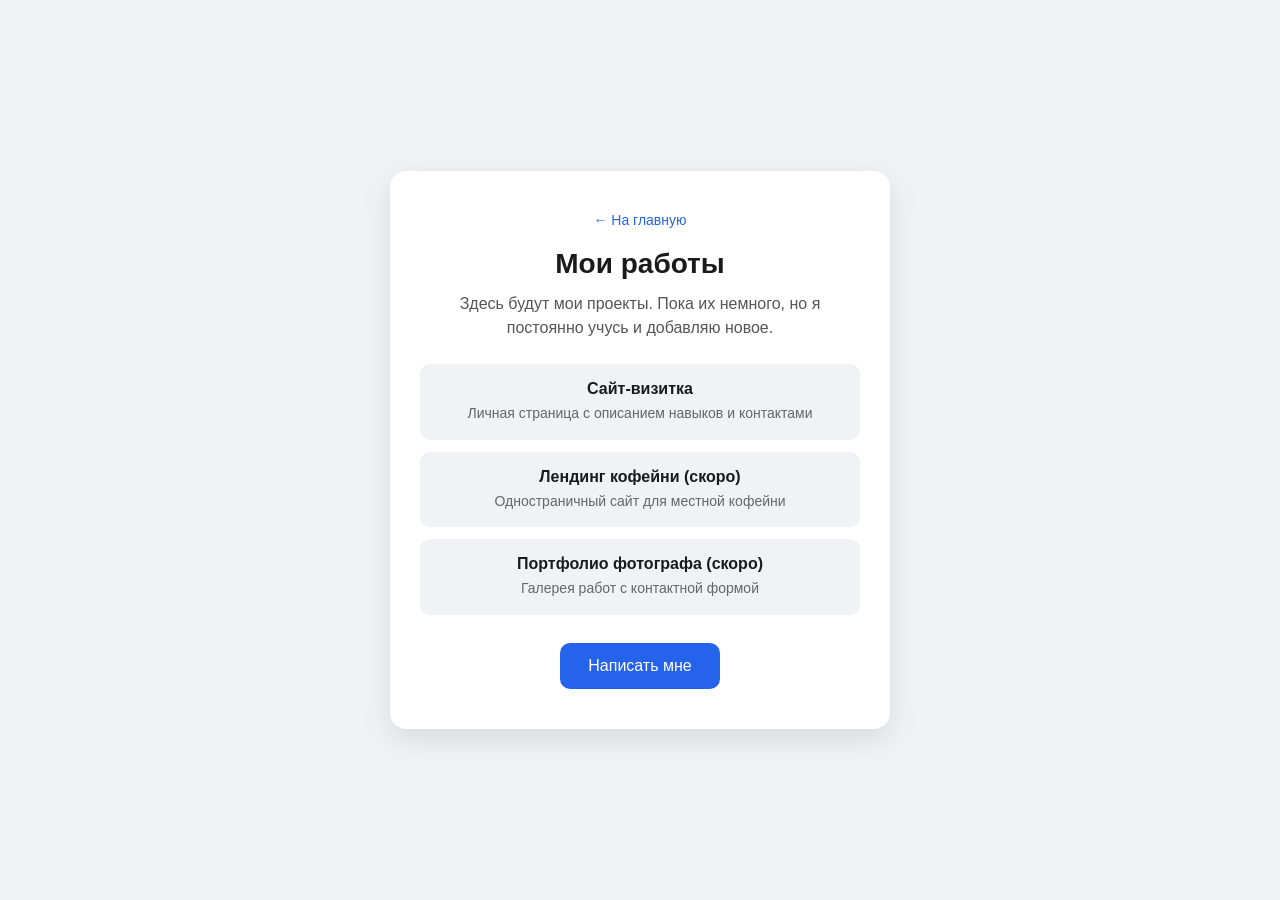
==== projects.html @ ebbec4e3 "Rename project.html to projects.html" ====
<!DOCTYPE html>
<html lang="ru">
<head>
  <meta charset="UTF-8">
  <meta name="viewport" content="width=device-width, initial-scale=1.0">
  <title>Мои работы — Рустам</title>
  <link rel="stylesheet" href="style.css">
</head>
<body>
  <div class="card">
    <a href="index.html" class="back">← На главную</a>

    <h1>Мои работы</h1>
    <p>Здесь будут мои проекты. Пока их немного, но я постоянно учусь и добавляю новое.</p>

    <div class="projects">
      <a href="https://cyber-no-signal.github.io/Cyber-No-Signal/" class="project" target="_blank">
        <h3>Сайт-визитка</h3>
        <p>Личная страница с описанием навыков и контактами</p>
      </a>

      <a href="#" class="project">
        <h3>Лендинг кофейни (скоро)</h3>
        <p>Одностраничный сайт для местной кофейни</p>
      </a>

      <a href="#" class="project">
        <h3>Портфолио фотографа (скоро)</h3>
        <p>Галерея работ с контактной формой</p>
      </a>
    </div>

    <a href="https://t.me/slowedsamurai" class="btn">Написать мне</a>
  </div>
</body>
</html>
---- style.css ----
* {
  margin: 0;
  padding: 0;
  box-sizing: border-box;
}

body {
  font-family: Arial, sans-serif;
  background: #f0f2f5;
  display: flex;
  justify-content: center;
  align-items: center;
  min-height: 100vh;
  padding: 20px;
}

.card {
  background: #ffffff;
  max-width: 500px;
  width: 100%;
  padding: 40px 30px;
  border-radius: 16px;
  box-shadow: 0 10px 30px rgba(0,0,0,0.1);
  text-align: center;
}

h1 {
  font-size: 28px;
  color: #1a1a1a;
  margin-bottom: 12px;
}

p {
  font-size: 16px;
  color: #555;
  margin-bottom: 24px;
  line-height: 1.5;
}

h2 {
  font-size: 20px;
  color: #1a1a1a;
  margin-bottom: 12px;
}

ul {
  list-style: none;
  margin-bottom: 28px;
}

li {
  background: #f0f2f5;
  padding: 8px 12px;
  border-radius: 8px;
  margin-bottom: 8px;
  font-size: 15px;
  color: #333;
}

.btn {
  display: inline-block;
  background: #2563eb;
  color: #ffffff;
  text-decoration: none;
  padding: 14px 28px;
  border-radius: 10px;
  font-size: 16px;
  transition: background 0.2s;
}

.btn:hover {
  background: #1d4ed8;
}

.back {
  display: inline-block;
  color: #2563eb;
  text-decoration: none;
  font-size: 14px;
  margin-bottom: 20px;
}

.back:hover {
  text-decoration: underline;
}

.projects {
  display: flex;
  flex-direction: column;
  gap: 12px;
  margin: 20px 0 28px;
}

.project {
  display: block;
  background: #f0f2f5;
  padding: 16px 20px;
  border-radius: 10px;
  text-decoration: none;
  color: #1a1a1a;
  transition: background 0.2s, transform 0.2s;
}

.project:hover {
  background: #e4e7eb;
  transform: translateY(-2px);
}

.project h3 {
  font-size: 16px;
  margin-bottom: 6px;
  color: #1a1a1a;
}

.project p {
  font-size: 14px;
  color: #666;
  margin: 0;
  line-height: 1.4;
}
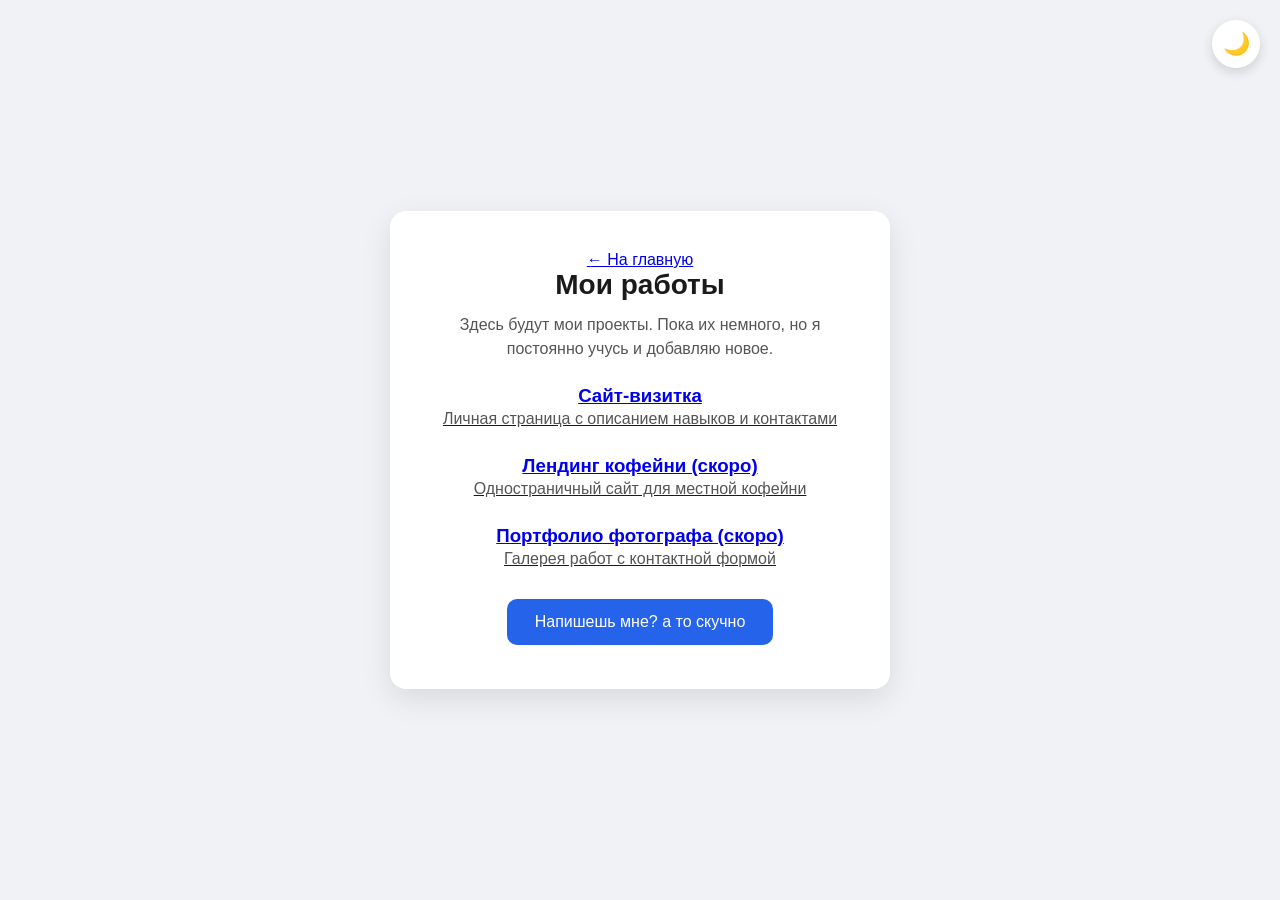
==== commit 36d3e422: "Update projects.html" ====
--- a/projects.html
+++ b/projects.html
@@ -1,12 +1,14 @@
 <!DOCTYPE html>
-<html lang="ru">
+<html lang="ru" data-theme="light">
 <head>
   <meta charset="UTF-8">
   <meta name="viewport" content="width=device-width, initial-scale=1.0">
-  <title>Мои работы — Рустам</title>
+  <title>Моя личная визита - Lavanda</title>
   <link rel="stylesheet" href="style.css">
 </head>
 <body>
+  <button id="theme-toggle" class="theme-btn" aria-label="Переключить тему">🌙</button>
+
   <div class="card">
     <a href="index.html" class="back">← На главную</a>
 
@@ -30,7 +32,9 @@
       </a>
     </div>
 
-    <a href="https://t.me/slowedsamurai" class="btn">Написать мне</a>
+    <a href="https://t.me/slowedsamurai" class="btn">Напишешь мне? а то скучно</a>
   </div>
+
+  <script src="script.js"></script>
 </body>
 </html>
--- a/style.css
+++ b/style.css
@@ -1,3 +1,25 @@
+:root {
+  --bg: #f0f2f5;
+  --card: #ffffff;
+  --text: #1a1a1a;
+  --text-light: #555555;
+  --accent: #2563eb;
+  --accent-hover: #1d4ed8;
+  --muted: #f0f2f5;
+  --border: #e4e7eb;
+}
+
+:root[data-theme="dark"] {
+  --bg: #121212;
+  --card: #1e1e1e;
+  --text: #f0f0f0;
+  --text-light: #b0b0b0;
+  --accent: #3b82f6;
+  --accent-hover: #60a5fa;
+  --muted: #2a2a2a;
+  --border: #333333;
+}
+
 * {
   margin: 0;
   padding: 0;
@@ -6,40 +28,43 @@
 
 body {
   font-family: Arial, sans-serif;
-  background: #f0f2f5;
+  background: var(--bg);
+  color: var(--text);
   display: flex;
   justify-content: center;
   align-items: center;
   min-height: 100vh;
   padding: 20px;
+  transition: background 0.3s, color 0.3s;
 }
 
 .card {
-  background: #ffffff;
+  background: var(--card);
   max-width: 500px;
   width: 100%;
   padding: 40px 30px;
   border-radius: 16px;
   box-shadow: 0 10px 30px rgba(0,0,0,0.1);
   text-align: center;
+  transition: background 0.3s;
 }
 
 h1 {
   font-size: 28px;
-  color: #1a1a1a;
+  color: var(--text);
   margin-bottom: 12px;
 }
 
 p {
   font-size: 16px;
-  color: #555;
+  color: var(--text-light);
   margin-bottom: 24px;
   line-height: 1.5;
 }
 
 h2 {
   font-size: 20px;
-  color: #1a1a1a;
+  color: var(--text);
   margin-bottom: 12px;
 }
 
@@ -49,72 +74,58 @@
 }
 
 li {
-  background: #f0f2f5;
+  background: var(--muted);
   padding: 8px 12px;
   border-radius: 8px;
   margin-bottom: 8px;
   font-size: 15px;
-  color: #333;
+  color: var(--text);
+  transition: background 0.3s;
 }
 
 .btn {
   display: inline-block;
-  background: #2563eb;
+  background: var(--accent);
   color: #ffffff;
   text-decoration: none;
   padding: 14px 28px;
   border-radius: 10px;
   font-size: 16px;
   transition: background 0.2s;
+  margin: 4px;
 }
 
 .btn:hover {
-  background: #1d4ed8;
+  background: var(--accent-hover);
 }
 
-.back {
-  display: inline-block;
-  color: #2563eb;
-  text-decoration: none;
-  font-size: 14px;
-  margin-bottom: 20px;
+.btn-outline {
+  background: transparent;
+  color: var(--accent);
+  border: 2px solid var(--accent);
 }
 
-.back:hover {
-  text-decoration: underline;
+.btn-outline:hover {
+  background: var(--accent);
+  color: #ffffff;
 }
 
-.projects {
-  display: flex;
-  flex-direction: column;
-  gap: 12px;
-  margin: 20px 0 28px;
+.theme-btn {
+  position: fixed;
+  top: 20px;
+  right: 20px;
+  width: 48px;
+  height: 48px;
+  border-radius: 50%;
+  border: none;
+  background: var(--card);
+  color: var(--text);
+  font-size: 22px;
+  cursor: pointer;
+  box-shadow: 0 4px 12px rgba(0,0,0,0.15);
+  transition: background 0.3s, transform 0.2s;
 }
 
-.project {
-  display: block;
-  background: #f0f2f5;
-  padding: 16px 20px;
-  border-radius: 10px;
-  text-decoration: none;
-  color: #1a1a1a;
-  transition: background 0.2s, transform 0.2s;
+.theme-btn:hover {
+  transform: scale(1.1);
 }
-
-.project:hover {
-  background: #e4e7eb;
-  transform: translateY(-2px);
-}
-
-.project h3 {
-  font-size: 16px;
-  margin-bottom: 6px;
-  color: #1a1a1a;
-}
-
-.project p {
-  font-size: 14px;
-  color: #666;
-  margin: 0;
-  line-height: 1.4;
-}
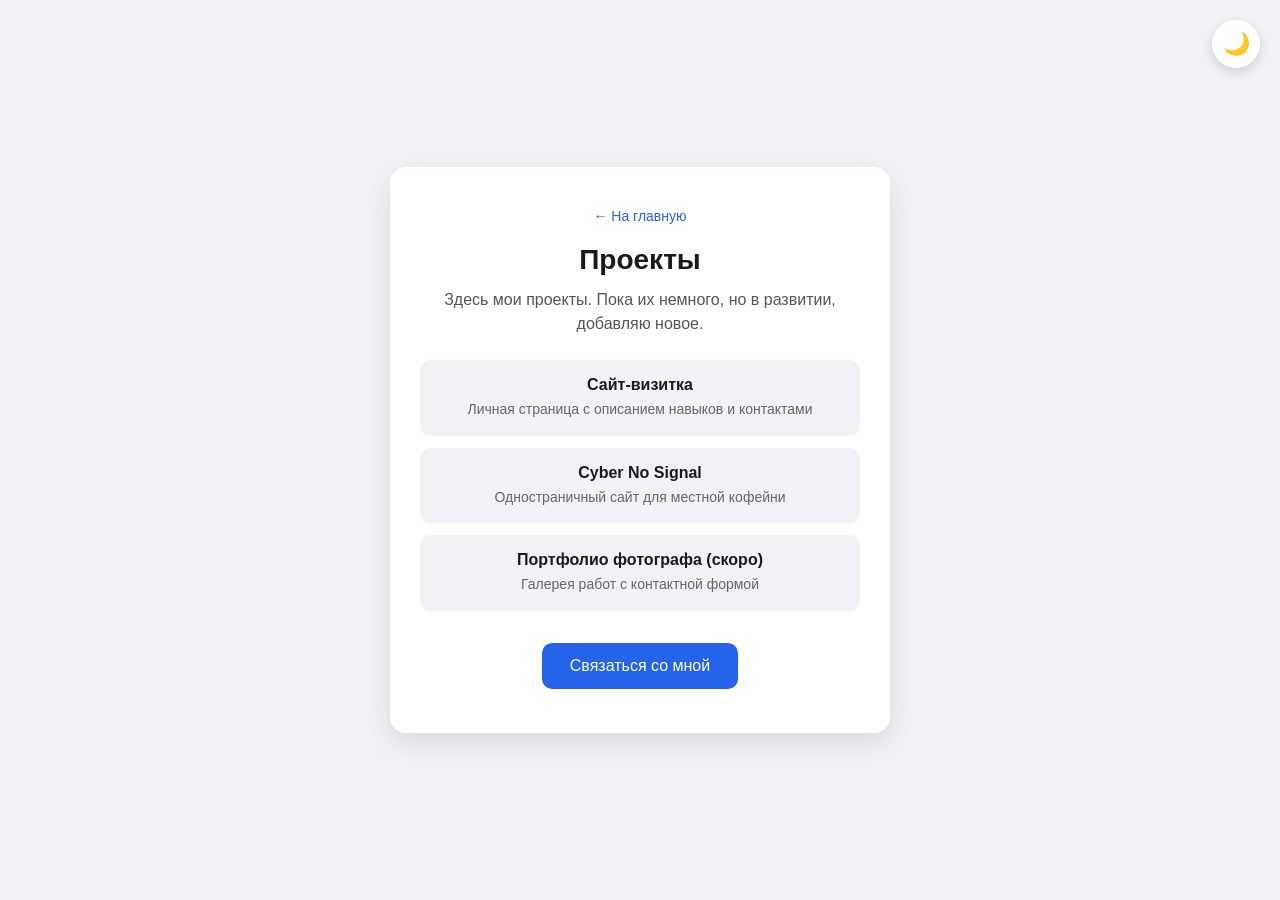
==== commit d0b908fe: "Update projects.html" ====
--- a/projects.html
+++ b/projects.html
@@ -3,7 +3,7 @@
 <head>
   <meta charset="UTF-8">
   <meta name="viewport" content="width=device-width, initial-scale=1.0">
-  <title>Моя личная визита - Lavanda</title>
+  <title>Cyber No Signal Visit</title>
   <link rel="stylesheet" href="style.css">
 </head>
 <body>
@@ -12,8 +12,8 @@
   <div class="card">
     <a href="index.html" class="back">← На главную</a>
 
-    <h1>Мои работы</h1>
-    <p>Здесь будут мои проекты. Пока их немного, но я постоянно учусь и добавляю новое.</p>
+    <h1>Проекты</h1>
+    <p>Здесь мои проекты. Пока их немного, но в развитии, добавляю новое.</p>
 
     <div class="projects">
       <a href="https://cyber-no-signal.github.io/Cyber-No-Signal/" class="project" target="_blank">
@@ -22,7 +22,7 @@
       </a>
 
       <a href="#" class="project">
-        <h3>Лендинг кофейни (скоро)</h3>
+        <h3>Cyber No Signal</h3>
         <p>Одностраничный сайт для местной кофейни</p>
       </a>
 
@@ -32,7 +32,7 @@
       </a>
     </div>
 
-    <a href="https://t.me/slowedsamurai" class="btn">Напишешь мне? а то скучно</a>
+    <a href="https://t.me/slowedsamurai" class="btn">Связаться со мной</a>
   </div>
 
   <script src="script.js"></script>
--- a/style.css
+++ b/style.css
@@ -129,3 +129,87 @@
 .theme-btn:hover {
   transform: scale(1.1);
 }
+
+.back {
+  display: inline-block;
+  color: #2563eb;
+  text-decoration: none;
+  font-size: 14px;
+  margin-bottom: 20px;
+}
+
+.back:hover {
+  text-decoration: underline;
+}
+
+/* Сетка для карточек */
+.projects {
+  display: flex;
+  flex-direction: column;
+  gap: 12px;
+  margin: 20px 0 28px;
+}
+
+/* Одна карточка проекта */
+.project {
+  display: block;
+  background: #f0f2f5;
+  padding: 16px 20px;
+  border-radius: 10px;
+  text-decoration: none;
+  color: #1a1a1a;
+  transition: background 0.2s, transform 0.2s;
+}
+
+.project:hover {
+  background: #e4e7eb;
+  transform: translateY(-2px);
+}
+
+.project h3 {
+  font-size: 16px;
+  margin-bottom: 6px;
+  color: #1a1a1a;
+}
+
+.project p {
+  font-size: 14px;
+  color: #666;
+  margin: 0;
+  line-height: 1.4;
+}
+
+.video-wrapper {
+  position: relative;
+  margin: 20px 0;
+}
+
+.promo {
+  width: 100%;
+  border-radius: 12px;
+  display: block;
+  background: #000;
+  margin: 0;
+}
+
+.unmute-btn {
+  position: absolute;
+  bottom: 16px;
+  right: 16px;
+  background: rgba(0, 0, 0, 0.7);
+  color: #fff;
+  border: none;
+  padding: 10px 16px;
+  border-radius: 8px;
+  font-size: 14px;
+  cursor: pointer;
+  transition: background 0.2s;
+}
+
+.unmute-btn:hover {
+  background: rgba(0, 0, 0, 0.9);
+}
+
+.unmute-btn.hidden {
+  display: none;
+}
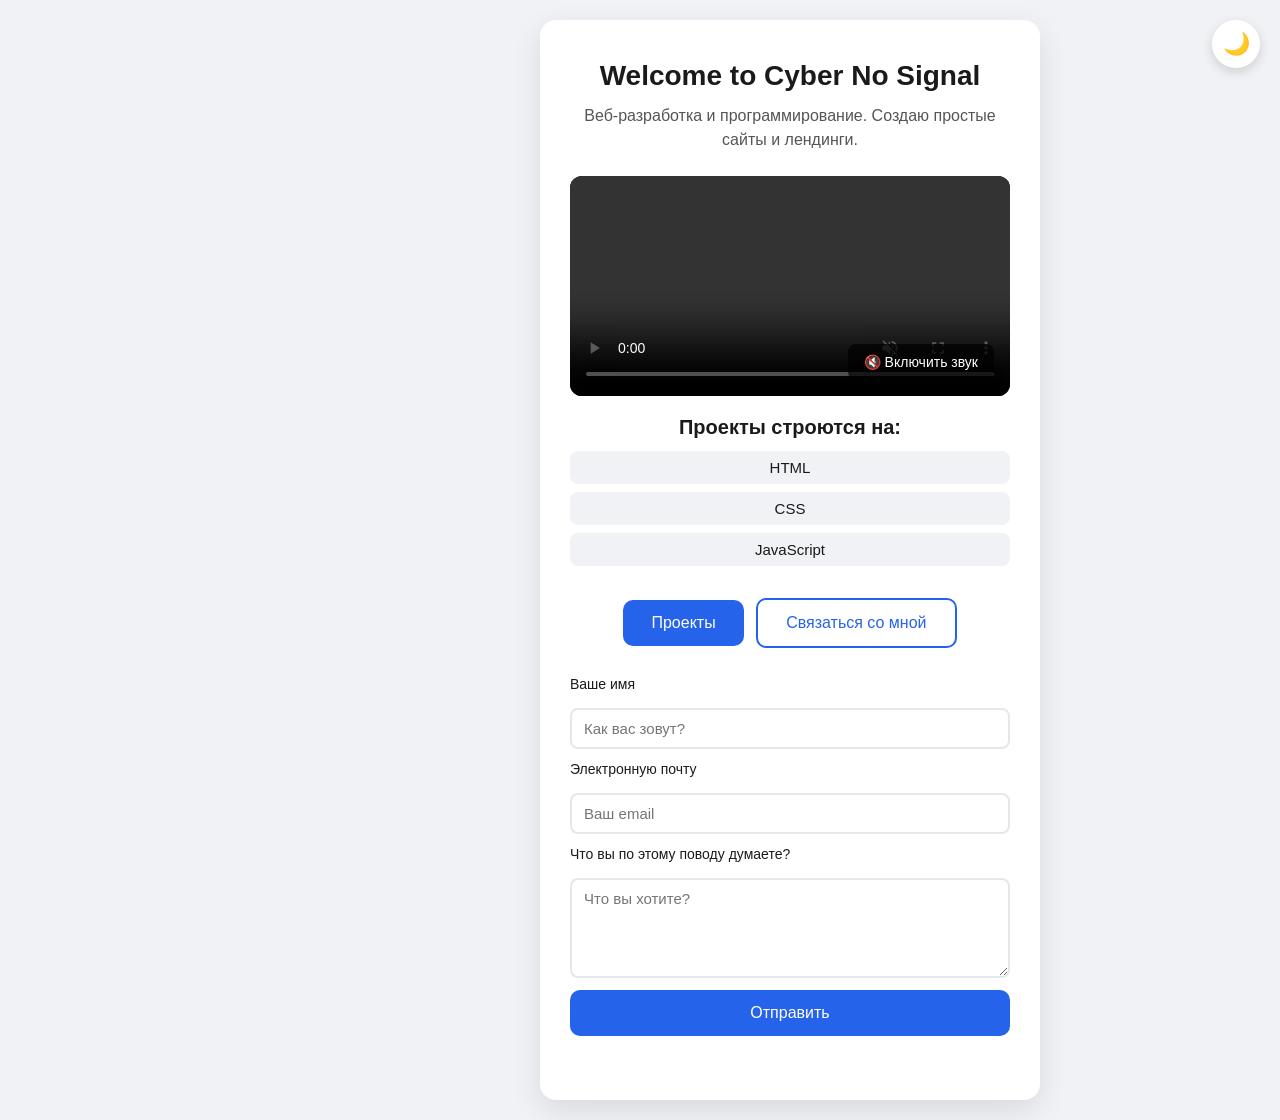
==== commit 91901d3d: "Update projects.html" ====
--- a/projects.html
+++ b/projects.html
@@ -3,38 +3,44 @@
 <head>
   <meta charset="UTF-8">
   <meta name="viewport" content="width=device-width, initial-scale=1.0">
-  <title>Cyber No Signal Visit</title>
+  <title>Cyber No Signal</title>
   <link rel="stylesheet" href="style.css">
 </head>
 <body>
+  <canvas id="stars"></canvas>
   <button id="theme-toggle" class="theme-btn" aria-label="Переключить тему">🌙</button>
+<div class="card">
+  <h1>Welcome to Cyber No Signal</h1>
+  <p>Веб-разработка и программирование. Создаю простые сайты и лендинги.</p>
+  <div class="video-wrapper">
+  <video id="promo-video" class="promo" controls muted playsinline autoplay loop>
+    <source src="promo.mp4" type="video/mp4">
+    Твой браузер не поддерживает видео.
+  </video>
+  <button id="unmute-btn" class="unmute-btn" aria-label="Включить звук">🔇 Включить звук</button>
+</div>
+    <h2>Проекты строются на:</h2>
+    <ul>
+      <li>HTML</li>
+      <li>CSS</li>
+      <li>JavaScript</li>
+    </ul>
 
-  <div class="card">
-    <a href="index.html" class="back">← На главную</a>
+    <a href="projects.html" class="btn">Проекты</a>
+    <a href="https://t.me/slowedsamurai" class="btn btn-outline">Связаться со мной</a>
+    <form action="https://formspree.io/f/meaeeqpl" method="POST" class="contact-form">
+  <label for="name">Ваше имя</label>
+  <input type="text" id="name" name="name" required placeholder="Как вас зовут?">
 
-    <h1>Проекты</h1>
-    <p>Здесь мои проекты. Пока их немного, но в развитии, добавляю новое.</p>
+  <label for="email">Электронную почту</label>
+  <input type="email" id="email" name="email" required placeholder="Ваш email">
 
-    <div class="projects">
-      <a href="https://cyber-no-signal.github.io/Cyber-No-Signal/" class="project" target="_blank">
-        <h3>Сайт-визитка</h3>
-        <p>Личная страница с описанием навыков и контактами</p>
-      </a>
+  <label for="message">Что вы по этому поводу думаете?</label>
+  <textarea id="message" name="message" required placeholder="Что вы хотите?" rows="4"></textarea>
 
-      <a href="#" class="project">
-        <h3>Cyber No Signal</h3>
-        <p>Одностраничный сайт для местной кофейни</p>
-      </a>
-
-      <a href="#" class="project">
-        <h3>Портфолио фотографа (скоро)</h3>
-        <p>Галерея работ с контактной формой</p>
-      </a>
-    </div>
-
-    <a href="https://t.me/slowedsamurai" class="btn">Связаться со мной</a>
-  </div>
-
+  <button type="submit" class="btn">Отправить</button>
+</form>
+</div>
   <script src="script.js"></script>
 </body>
 </html>
--- a/style.css
+++ b/style.css
@@ -213,3 +213,45 @@
 .unmute-btn.hidden {
   display: none;
 }
+.contact-form {
+  display: flex;
+  flex-direction: column;
+  gap: 12px;
+  margin: 24px 0;
+  text-align: left;
+}
+
+.contact-form label {
+  font-size: 14px;
+  color: var(--text);
+  margin-bottom: 4px;
+}
+
+.contact-form input,
+.contact-form textarea {
+  padding: 10px 12px;
+  border: 2px solid var(--border);
+  border-radius: 8px;
+  background: var(--card);
+  color: var(--text);
+  font-family: Arial, sans-serif;
+  font-size: 15px;
+  transition: border-color 0.2s;
+}
+
+.contact-form input:focus,
+.contact-form textarea:focus {
+  outline: none;
+  border-color: var(--accent);
+}
+
+.contact-form textarea {
+  resize: vertical;
+  min-height: 100px;
+}
+
+.contact-form .btn {
+  margin: 0;
+  cursor: pointer;
+  border: none;
+}
